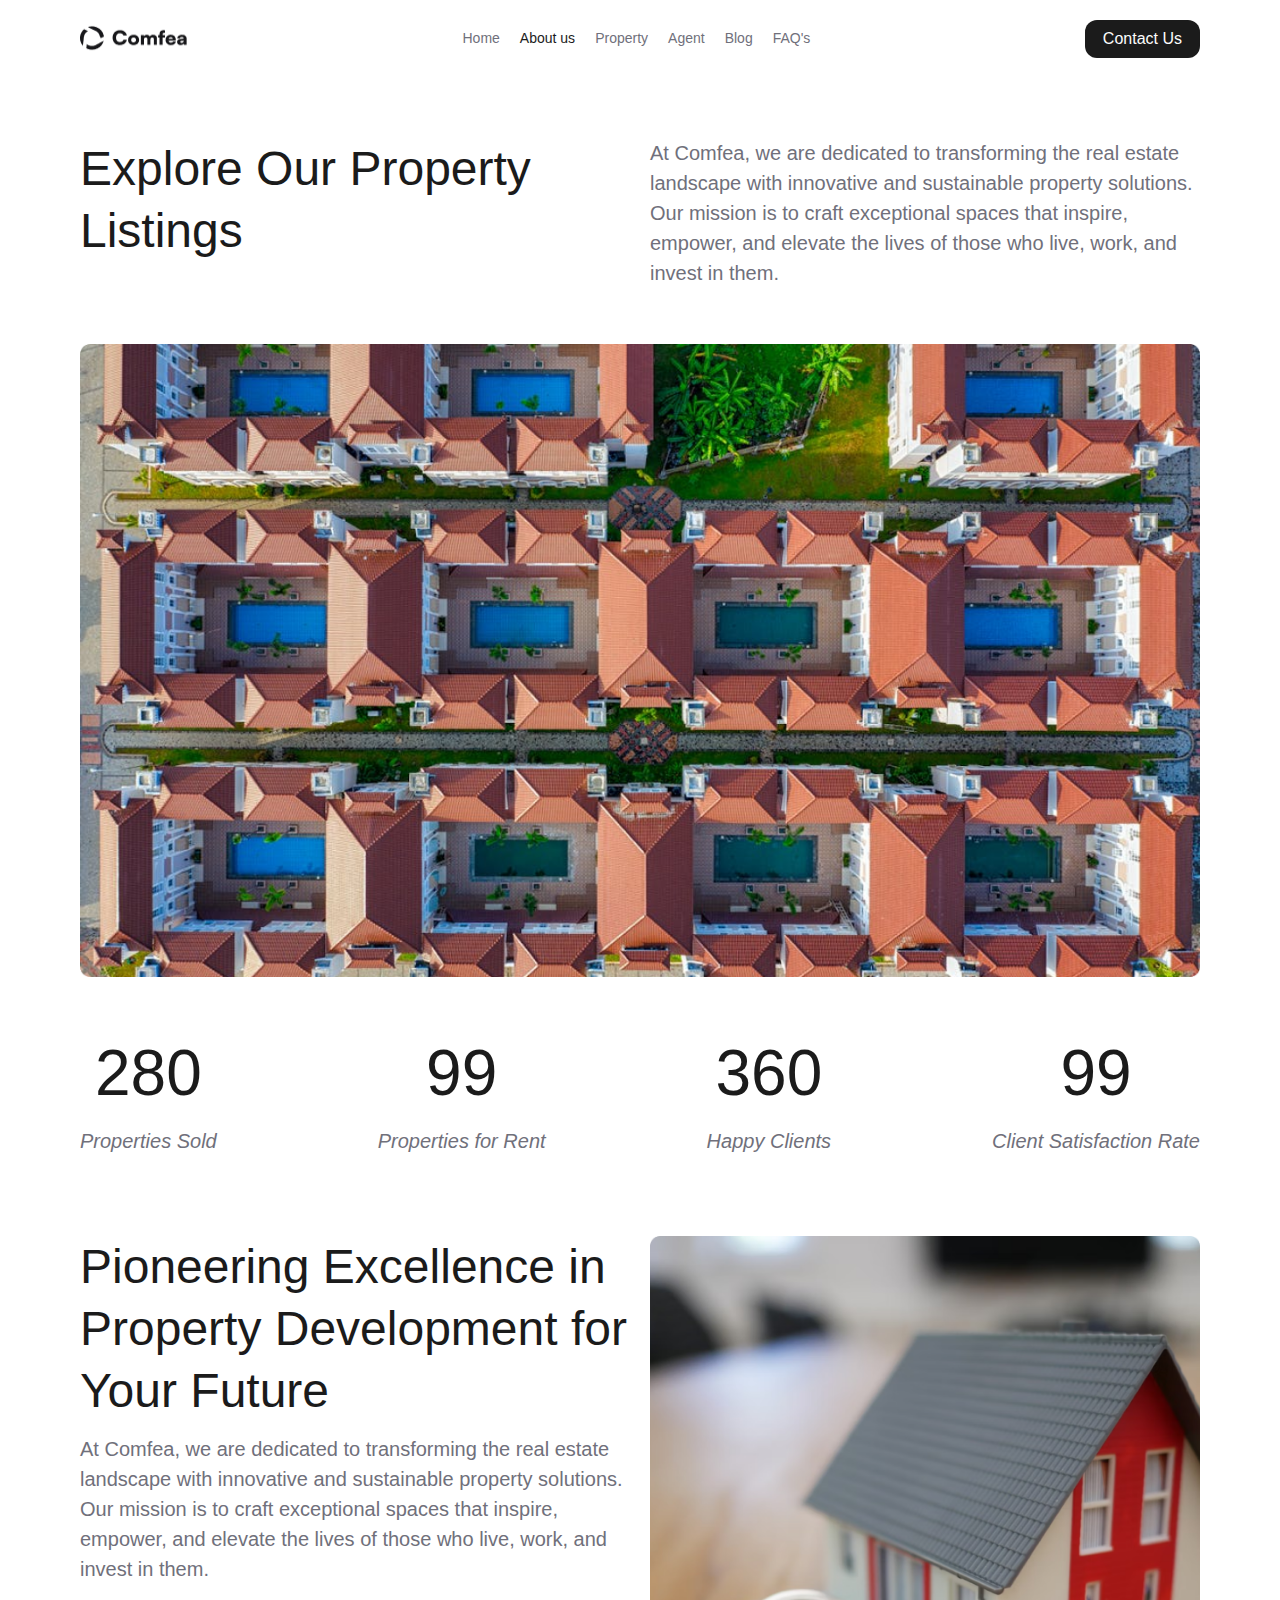
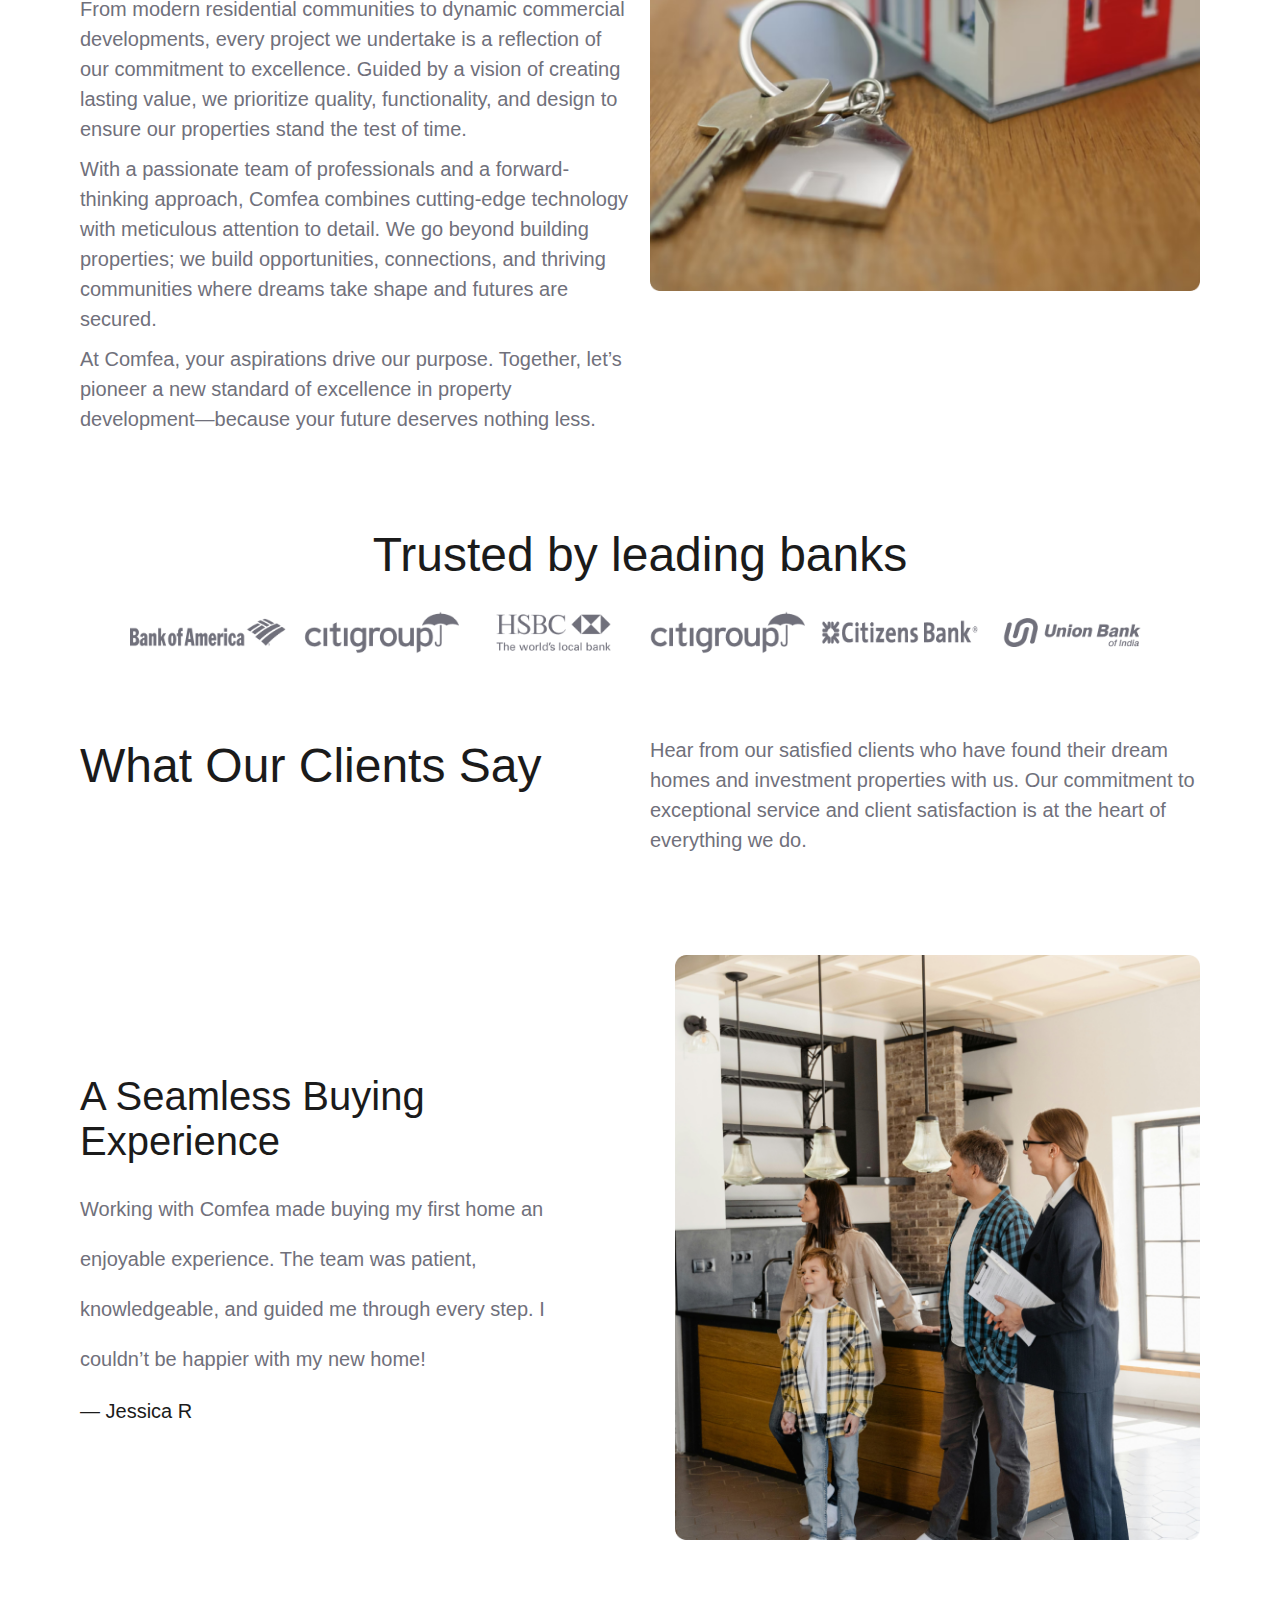
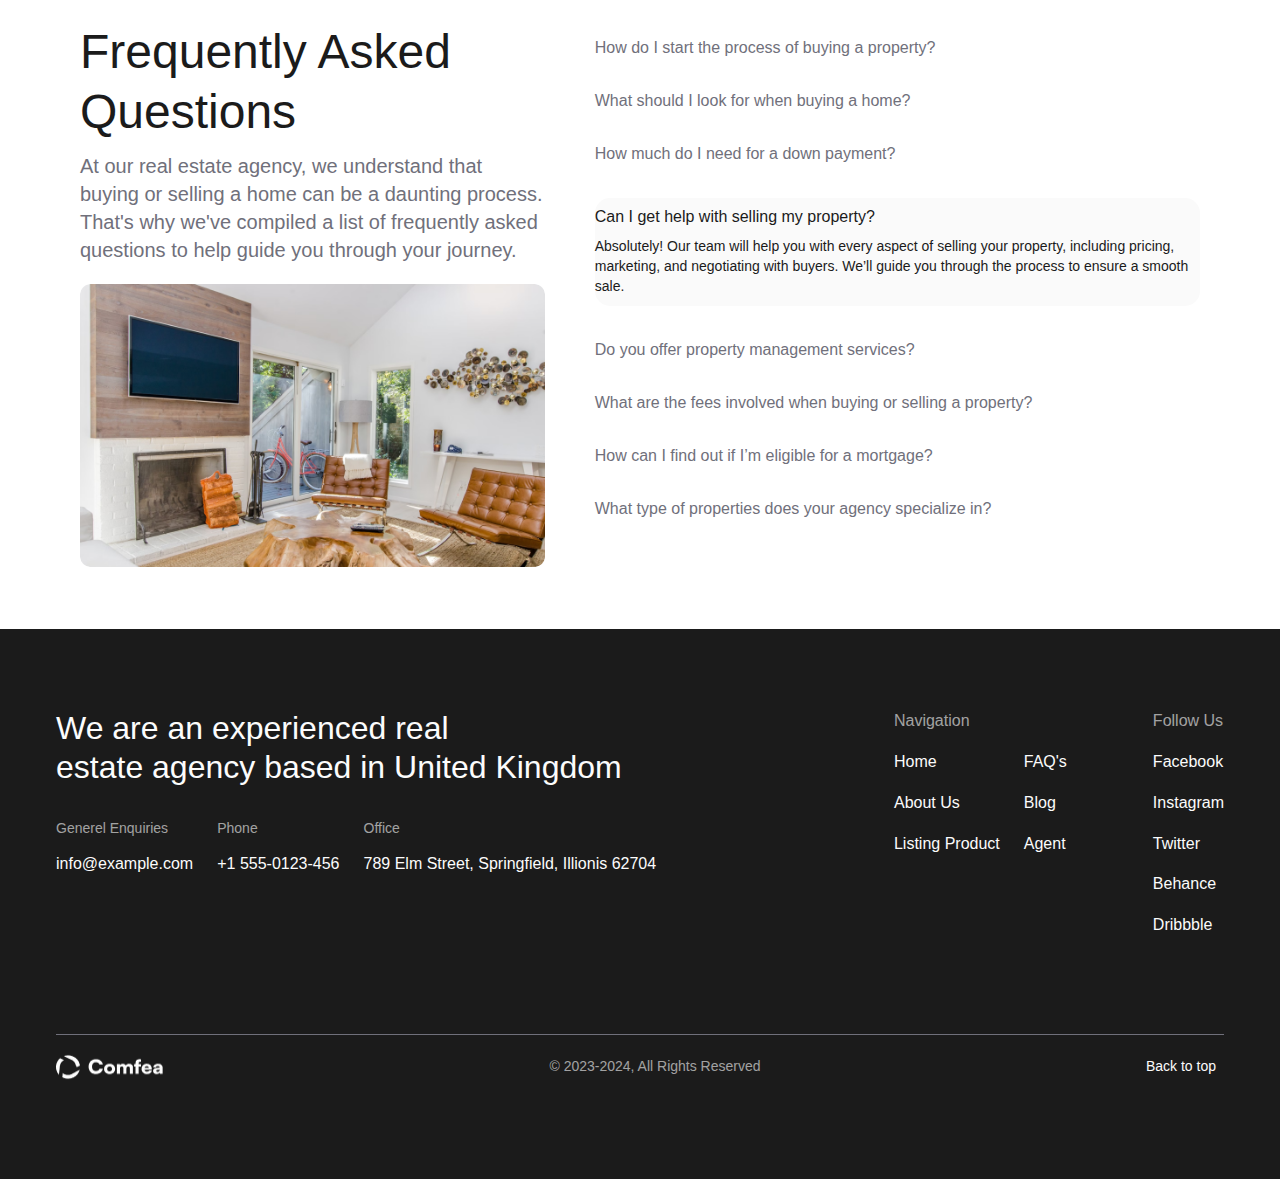
==== about-us.html @ aaefebf4 "first commit" ====
<!DOCTYPE html>
<html lang="en">
  <head>
    <meta charset="UTF-8" />
    <meta name="viewport" content="width=device-width, initial-scale=1.0" />
    <title>About Us</title>

    <!-- css link  -->
    <link rel="stylesheet" href="./about-us.css" />

    <!-- satoshi font cdn link  -->
    <link
      href="https://fonts.cdnfonts.com/css/satoshi?styles=135009,135005,135007,135002,135000"
      rel="stylesheet"
    />

    <!-- font awsm cdn link  -->
    <link
      rel="stylesheet"
      href="https://cdnjs.cloudflare.com/ajax/libs/font-awesome/6.7.1/css/all.min.css"
      integrity="sha512-5Hs3dF2AEPkpNAR7UiOHba+lRSJNeM2ECkwxUIxC1Q/FLycGTbNapWXB4tP889k5T5Ju8fs4b1P5z/iB4nMfSQ=="
      crossorigin="anonymous"
      referrerpolicy="no-referrer"
    />
  </head>
  <body>
    <!-- header start -->
    <header>
      <nav class="navbar">
        <div class="logo">
          <img src="./assets/logo/logo-black.png" alt="logo-img" />
        </div>
        <ul>
          <li>
            <a href="./index.html">Home</a>
          </li>
          <li>
            <a href="./about-us.html">
              <span class="text-color">About us </span></a
            >
          </li>
          <li><a href="./property.html">Property</a></li>
          <li><a href="#">Agent</a></li>
          <li><a href="./blog.html">Blog</a></li>
          <li><a href="./faq.html">FAQ's</a></li>
        </ul>
        <a href="./contact-us.html">
          <button class="contact-btn">Contact Us</button></a
        >
        <div class="menu-threeDot">
          <i class="fa-solid fa-bars"></i>
        </div>
      </nav>
    </header>
    <!-- header end -->

    <!-- explore property section start  -->
    <section class="explore-property">
      <div class="explore-property-head">
        <h3>Explore Our Property Listings</h3>
        <p>
          At Comfea, we are dedicated to transforming the real estate landscape
          with innovative and sustainable property solutions. Our mission is to
          craft exceptional spaces that inspire, empower, and elevate the lives
          of those who live, work, and invest in them.
        </p>
      </div>
      <div class="explore-property-img">
        <img src="./assets/image/about-us-img/image (6).png" alt="img6" />
      </div>
      <div class="statistics-conteiner">
        <div class="statistics">
          <h4>280<i class="fa-solid fa-plus"></i></h4>
          <p>Properties Sold</p>
        </div>
        <div class="statistics">
          <h4>99<i class="fa-solid fa-plus"></i></h4>
          <p>Properties for Rent</p>
        </div>
        <div class="statistics">
          <h4>360<i class="fa-solid fa-plus"></i></h4>
          <p>Happy Clients</p>
        </div>
        <div class="statistics">
          <h4>99<i class="fa-solid fa-percent"></i></h4>
          <p>Client Satisfaction Rate</p>
        </div>
      </div>
    </section>
    <!-- explore property section end -->

    <!-- pioneer excellence section start  -->
    <section class="pioneer-excellence">
      <div class="pionner-text-container">
        <h3>Pioneering Excellence in Property Development for Your Future</h3>

        <p>
          At Comfea, we are dedicated to transforming the real estate landscape
          with innovative and sustainable property solutions. Our mission is to
          craft exceptional spaces that inspire, empower, and elevate the lives
          of those who live, work, and invest in them.
        </p>

        <p>
          From modern residential communities to dynamic commercial
          developments, every project we undertake is a reflection of our
          commitment to excellence. Guided by a vision of creating lasting
          value, we prioritize quality, functionality, and design to ensure our
          properties stand the test of time.
        </p>
        <p>
          With a passionate team of professionals and a forward-thinking
          approach, Comfea combines cutting-edge technology with meticulous
          attention to detail. We go beyond building properties; we build
          opportunities, connections, and thriving communities where dreams take
          shape and futures are secured.
        </p>
        <p>
          At Comfea, your aspirations drive our purpose. Together, let’s pioneer
          a new standard of excellence in property development—because your
          future deserves nothing less.
        </p>
      </div>
      <div class="pionner-img-container">
        <img src="./assets/image/about-us-img/image (7).png" alt="" />
      </div>
    </section>
    <!-- pioneer excellence section end -->

    <!-- bank section start   -->
    <section class="bank-section">
      <div class="bank-head"><h3>Trusted by leading banks</h3></div>
      <div class="bank-logo-container">
        <img
          src="./assets/image/about-us-img/Bank Logo (5).png"
          alt="bank-logo"
        />
        <img
          src="./assets/image/about-us-img/Bank Logo (4).png"
          alt="bank-logo"
        />
        <img
          src="./assets/image/about-us-img/Bank Logo (1).png"
          alt="bank-logo"
        />

        <img
          src="./assets/image/about-us-img/Bank Logo (3).png"
          alt="bank-logo"
        />
        <img
          src="./assets/image/about-us-img/Bank Logo (2).png"
          alt="bank-logo"
        />
        <img src="./assets/image/about-us-img/Bank Logo.png" alt="bank-logo" />
      </div>
    </section>
    <!-- bank section end -->

    <!-- testimonial section start  -->
    <section class="testimonial-section">
      <div class="testimonial-section-head">
        <h3>What Our Clients Say</h3>
        <p>
          Hear from our satisfied clients who have found their dream homes and
          investment properties with us. Our commitment to exceptional service
          and client satisfaction is at the heart of everything we do.
        </p>
      </div>
      <div class="testimonial-body">
        <div class="testimonial-left">
          <i class="fa-solid fa-quote-right"></i>
          <h4>A Seamless Buying Experience</h4>
          <p>
            Working with Comfea made buying my first home an enjoyable
            experience. The team was patient, knowledgeable, and guided me
            through every step. I couldn’t be happier with my new home!
          </p>
          <h5>— Jessica R</h5>
          <i class="fa-solid fa-minus"></i>
          <span class="testimonial-icon-color"
            ><i class="fa-solid fa-minus"></i><i class="fa-solid fa-minus"></i
          ></span>
        </div>
        <div class="testimonial-right">
          <img
            src="./assets/image/about-us-img/image (8).png"
            alt="testi-img"
          />
        </div>
      </div>
    </section>
    <!-- testimonial section end -->

    <!-- FaQ section start  -->
    <section class="FAQ">
      <div class="FAQ-left-side">
        <h3>Frequently Asked Questions</h3>
        <p>
          At our real estate agency, we understand that buying or selling a home
          can be a daunting process. That's why we've compiled a list of
          frequently asked questions to help guide you through your journey.
        </p>
        <img src="./assets/image/FAQ Image.png" alt="" />
      </div>
      <div class="FAQ-right-side">
        <ul>
          <li>How do I start the process of buying a property?</li>
          <i class="fa-solid fa-minus"></i>
        </ul>
        <ul>
          <li>What should I look for when buying a home?</li>
          <i class="fa-solid fa-minus"></i>
        </ul>
        <ul>
          <li>How much do I need for a down payment?</li>
          <i class="fa-solid fa-minus"></i>
        </ul>
        <ul class="style-line">
          <li>Can I get help with selling my property?</li>
          <i class="fa-solid fa-plus"></i>
          <p>
            Absolutely! Our team will help you with every aspect of selling your
            property, including pricing, marketing, and negotiating with buyers.
            We’ll guide you through the process to ensure a smooth sale.
          </p>
        </ul>
        <ul>
          <li>Do you offer property management services?</li>
          <i class="fa-solid fa-minus"></i>
        </ul>
        <ul>
          <li>What are the fees involved when buying or selling a property?</li>
          <i class="fa-solid fa-minus"></i>
        </ul>
        <ul>
          <li>How can I find out if I’m eligible for a mortgage?</li>
          <i class="fa-solid fa-minus"></i>
        </ul>
        <ul>
          <li>What type of properties does your agency specialize in?</li>
          <i class="fa-solid fa-minus"></i>
        </ul>
      </div>
    </section>
    <!-- FaQ section end -->

    <!-- footer start  -->
    <footer class="footer-wrapper">
      <!-- footer top part start  -->
      <div class="footer-top-part">
        <div class="left-side-footer">
          <h6>
            We are an experienced real <br />
            estate agency based in United Kingdom
          </h6>
          <div class="contact-info">
            <div class="info one">
              <ul>
                <li><span class="info-text-style">Generel Enquiries</span></li>
                <li><a href="#">info@example.com</a></li>
              </ul>
            </div>
            <div class="info two">
              <ul>
                <li><span class="info-text-style">Phone</span></li>
                <li><a href="#">+1 555-0123-456</a></li>
              </ul>
            </div>
            <div class="info three">
              <ul>
                <li><span class="info-text-style">Office</span></li>
                <li>
                  <a href="#">789 Elm Street, Springfield, Illionis 62704</a>
                </li>
              </ul>
            </div>
          </div>
        </div>
        <div class="right-side-footer">
          <!-- <div class="navigations-follow-us"> -->
          <div class="nav-list-wrapper">
            <span class="style-li">Navigation</span>
            <div class="nav-list">
              <div class="list-iteam">
                <ul>
                  <!-- <li class="style-li">Navigation</li> -->
                  <li><a href="#">Home</a></li>
                  <li><a href="#">About Us</a></li>
                  <li><a href="#">Listing Product</a></li>
                </ul>
              </div>
              <div class="list-iteam">
                <ul>
                  <li><a href="#">FAQ's</a></li>
                  <li><a href="#">Blog</a></li>
                  <li><a href="#">Agent</a></li>
                </ul>
              </div>
            </div>
          </div>
          <div class="follow-us">
            <span class="style-li">Follow Us</span>
            <ul>
              <li><a href="#">Facebook</a></li>
              <li><a href="#">Instagram</a></li>
              <li><a href="#">Twitter</a></li>
              <li><a href="#">Behance</a></li>
              <li><a href="#">Dribbble</a></li>
            </ul>
          </div>
          <!-- </div> -->
        </div>
      </div>
      <!-- footer top part end  -->

      <!-- footer bottom last part start  -->
      <div class="footer-bottom-part">
        <img src="./assets/logo/Logo Container.png" alt="logo" />
        <p class="style-rights">© 2023-2024, All Rights Reserved</p>
        <p>
          <a href=""> Back to top <i class="fa-solid fa-arrow-up"></i></a>
        </p>
      </div>
      <!-- footer bottom last part end  -->
    </footer>
    <!-- footer end  -->
  </body>
</html>
---- about-us.css ----
* {
  margin: 0;
  padding: 0;
  box-sizing: border-box;
}
html {
  font-size: 10px;
}
body {
  font-family: "satoshi", sans-serif;
  max-width: 1440px;
  margin: 0 auto;
}

:root {
  /* declaring the heading font size, start */
  --font-heading-1: 9rem;
  --font-heading-2: 6.4rem;
  --font-heading-3: 5.2rem;
  --font-heading-4: 4.8rem;
  --font-heading-5: 4rem;
  --font-heading-6: 3.2rem;
  --font-heading-7: 2.4rem;
  /* declaring the heading font size, end */

  /* Body Font Sizes */
  --font-body-xlarge: 2rem;
  --font-body-large: 1.8rem;
  --font-body-medium: 1.6rem;
  --font-body-small: 1.4rem;
  --font-body-xsmall: 1.2rem;

  /* Grayscale Colors */
  --color-gray-25: #fcfcfc;
  --color-gray-50: #fafafa;
  --color-gray-100: #f4f4f5;
  --color-gray-200: #e4e4e7;
  --color-gray-300: #d1d1d6;
  --color-gray-400: #a0a0ab;
  --color-gray-500: #70707b;
  --color-gray-600: #51525c;
  --color-gray-700: #3f3f46;
  --color-gray-800: #26272b;
  --color-gray-900: #1b1b1b;
}
/* header starts */

header {
  padding: 2rem 8rem;
}
.navbar {
  display: flex;
  justify-content: space-between;
  align-items: center;
}
.navbar .logo img {
  width: 10.8rem;
  height: 3.2rem;
}

.navbar ul {
  list-style: none;
  display: flex;
  align-items: center;
}
.navbar ul li a {
  transition: background 0.3s;
  transition: font-size 0.5s ease;
}
.navbar ul li :hover {
  transform: translateY(-1px);
  color: #541818;
  font-size: var(--font-body-xlarge);
}

.text-color {
  font-weight: 500;
  color: #1b1b1b;
  transition: font-size 0.5s ease;
}
.navbar ul a {
  text-decoration: none;
  font-size: var(--font-body-small);
  padding: 0.4rem 1rem;
  color: #70707b;
  /* onno page gulor color black hobe  */
  /* color: black; */
  font-weight: 400;
}

.menu-threeDot {
  display: none;
  font-size: var(--font-heading-7);
  color: #1b1b1b;
}
.contact-btn {
  border: none;
  padding: 1rem 1.8rem;
  font-size: var(--font-body-medium);
  border-radius: 1.2rem;
  transition: background 0.3s;
  transition: box-shadow 0.3s;
  background-color: #1b1b1b;
  color: #fcfcfc;
}
.contact-btn:hover {
  transform: translateY(-1px);
  box-shadow: 0 8px 15px rgba(0, 0, 0, 0.4);
}
/* header ends */

/* about us page start  */
/* .explore-property section start  */
.explore-property {
  padding: 0 8rem;
  margin-top: 6rem;
  margin-bottom: 8rem;
}

.explore-property-head {
  display: flex;
  justify-content: space-between;
  gap: 2rem;
  margin-bottom: 5.6rem;
}
.explore-property-head h3 {
  font-size: var(--font-heading-4);
  font-weight: 400;
  color: var(--color-gray-900);
  line-height: 6.2rem;
  width: 50%;
}
.explore-property-head p {
  font-size: var(--font-body-xlarge);
  font-weight: 400;
  line-height: 3rem;
  color: var(--color-gray-500);
  width: 50%;
}
.explore-property-img {
  width: 100%;
  margin-bottom: 5.6rem;
}
.explore-property-img img {
  width: 100%;
}
.statistics-conteiner {
  display: flex;
  justify-content: space-between;
  align-items: center;
  gap: 2rem;
}
.statistics {
}
.statistics h4 {
  font-size: var(--font-heading-2);
  font-weight: 400;
  line-height: 7.6rem;
  color: #1b1b1b;
  text-align: center;
}
.statistics i {
  color: #a0a0ab;
  font-size: 3rem;
  vertical-align: top;
}
.statistics p {
  font-style: italic;
  font-weight: 500;
  font-size: var(--font-body-xlarge);
  line-height: 3rem;
  color: #70707b;
  margin-top: 1.5rem;
  text-align: center;
}
/* .explore-property section end  */

/* pioneer excellence section start */
.pioneer-excellence {
  display: flex;
  gap: 2rem;
  padding: 0 8rem;
  margin-bottom: 8rem;
}
.pionner-text-container {
  width: 50%;
}
.pionner-text-container h3 {
  font-size: var(--font-heading-4);
  font-weight: 400;
  color: var(--color-gray-900);
  line-height: 6.2rem;
  margin-bottom: 1.2rem;
}
.pionner-text-container p {
  font-size: var(--font-body-xlarge);
  font-weight: 400;
  line-height: 3rem;
  color: var(--color-gray-500);
  margin-bottom: 1rem;
}
.pionner-img-container {
  width: 50%;
}
.pionner-img-container img {
  width: 100%;
}

/* pioneer excellence section end  */

/* bank section start  */
.bank-section {
  padding: 0 8rem;
  margin-bottom: 8rem;
}
.bank-head {
  text-align: center;
}
.bank-head h3 {
  font-size: var(--font-heading-4);
  font-weight: 400;
  color: var(--color-gray-900);
  line-height: 6.2rem;
  margin-bottom: 2.4rem;
}
.bank-logo-container {
  display: flex;
  gap: 1.6rem;
  justify-content: center;
}
.bank-logo-img {
}
.bank-logo-container img {
  width: 14%;
}
/* bank section end */

/* testimonial section start  */
.testimonial-section {
  padding: 0 8rem;
  margin-bottom: 8rem;
}
.testimonial-section-head {
  display: flex;
  gap: 2rem;
  margin-bottom: 10rem;
}
.testimonial-section-head h3 {
  font-size: var(--font-heading-4);
  font-weight: 400;
  color: var(--color-gray-900);
  line-height: 6.2rem;
  margin-bottom: 2.4rem;
  width: 50%;
}
.testimonial-section-head p {
  font-size: var(--font-body-xlarge);
  font-weight: 400;
  line-height: 3rem;
  color: var(--color-gray-500);
  width: 50%;
}
.testimonial-body {
  display: flex;
  justify-content: space-between;
  align-items: center;
  gap: 7rem;
}
.testimonial-left {
  width: 50%;
}
.testimonial-right {
  width: 50%;
}
.testimonial-right img {
  width: 100%;
}
.testimonial-left i {
  font-size: 6rem;
  color: #1b1b1b;
  margin-bottom: 2rem;
}

.testimonial-left h4 {
  font-size: 4rem;
  color: #1b1b1b;
  margin-bottom: 2rem;
  font-weight: 500;
}
.testimonial-left p {
  font-size: var(--font-body-xlarge);
  font-weight: 400;
  line-height: 5rem;
  color: var(--color-gray-500);
}
.testimonial-left h5 {
  font-size: 2rem;
  font-weight: 500;
  color: #1b1b1b;
  margin-top: 1.6rem;
}

.testimonial-icon-color i {
  color: #e4e4e7;
}

/* testimonial section end  */

/* about us page end */

/* FaQ section start */
.FAQ {
  padding: 0 8rem;
  display: flex;
  justify-content: space-between;
  align-items: center;
  gap: 5rem;
  margin-bottom: 6rem;
}
.FAQ-left-side {
  width: 43%;
}
.FAQ-right-side {
  width: 56%;
}
.FAQ-left-side h3 {
  font-size: var(--font-heading-4);
  color: #1b1b1b;
  font-weight: 400;
  line-height: 6rem;
  margin-bottom: 1rem;
}
.FAQ-left-side p {
  font-size: var(--font-body-xlarge);
  color: #70707b;
  font-weight: 400;
  margin-bottom: 2rem;
  line-height: 2.8rem;
}
.FAQ-left-side img {
  width: 100%;
  transition: background 0.3s;
  transition: box-shadow 0.3s;
  border-radius: 1rem;
}
.FAQ-left-side img:hover {
  transform: translateY(-1px);
  box-shadow: 0 8px 15px rgba(0, 0, 0, 0.4);
}
.FAQ-right-side {
}
.FAQ-right-side ul {
  display: flex;
  justify-content: space-between;
  align-items: center;
  font-size: var(--font-body-medium);
  font-weight: 500;
  color: #70707b;
  list-style: none;
  margin-bottom: 3.5rem;
}
.FAQ-right-side ul i {
  color: #70707b;
}
.FAQ-right-side .style-line {
  flex-wrap: wrap;
  background-color: #fafafa;
  padding: 1rem 0rem;
  border-radius: 1.5rem;
}

.FAQ-right-side .style-line p {
  font-size: 1.4rem;
  margin-top: 1rem;
  color: #1b1b1b;
  font-weight: 400;
  line-height: 2rem;
}
.style-line li {
  color: #1b1b1b;
}
.style-line i {
  color: #1b1b1b !important;
}

/* FaQ section end  */

/* footer starts */
.footer-wrapper {
  background-color: var(--color-gray-900);
  padding: 8rem 5.6rem;
  margin-top: 4rem;
}
/* footer top part start  */
.footer-top-part {
  display: flex;
  justify-content: space-between;
  border-bottom: 1px solid #70707b;
}

.left-side-footer {
}
.left-side-footer h6 {
  color: var(--color-gray-25);
  font-size: var(--font-heading-6);
  line-height: 3.84rem;
  font-weight: 400;
  margin-bottom: 3.2rem;
}
.contact-info {
  display: flex;
  align-items: center;
  gap: 2.4rem;
}
.info {
}
.info ul {
  list-style: none;
}
.info ul li {
  margin-bottom: 1.2rem;
}
.info-text-style {
  font-size: var(--font-body-small);
  font-weight: 500;
  color: #ffffff99;
  line-height: 2.17rem;
}
.info ul a {
  text-decoration: none;
  font-size: var(--font-body-medium);
  color: var(--color-gray-25);
  font-weight: 400;
  line-height: 2.48rem;
}
.right-side-footer {
}
.right-side-footer {
  display: flex;
  gap: 8.6rem;
  margin-bottom: 8rem;
  /* align-items: baseline; */
}
.nav-list {
  display: flex;

  gap: 2.4rem;
}
.nav-list {
}
.style-li {
  list-style: none;
  color: #ffffff99;
  font-size: var(--font-body-medium);
  line-height: 2.48rem;
  font-weight: 400;
  /* margin-bottom: 1.6rem; */
}
.list-iteam ul li {
  list-style: none;
  margin-top: 1.6rem;
  margin-bottom: 1.6rem;
}
.list-iteam ul li a {
  text-decoration: none;
  color: var(--color-gray-25);
  font-size: var(--font-body-medium);
  line-height: 2.48rem;
  font-weight: 400;
}
.follow-us {
}
.follow-us ul li {
  list-style: none;
  margin-top: 1.6rem;
  margin-bottom: 1.6rem;
}
.follow-us ul li a {
  text-decoration: none;
  color: var(--color-gray-25);
  font-size: var(--font-body-medium);
  line-height: 2.48rem;
  font-weight: 400;
}
/* footer top part end  */

/* footer bottom last part start  */
.footer-bottom-part {
  display: flex;
  justify-content: space-between;
  align-items: center;
  padding: 1.6rem 0;
}
.footer-bottom-part img {
  width: 10.8rem;
  height: 3.2rem;
}
.footer-bottom-part .style-rights {
  color: #ffffff99;
}
.footer-bottom-part p,
a {
  font-size: var(--font-body-small);
  font-weight: 500;
  line-height: 2.17rem;
  text-decoration: none;
  color: #fcfcfc;
}
.footer-bottom-part i {
  margin-left: 0.8rem;
}
/* footer bottom last part end */

/* footer ends */

/* media quirey for tablet devices, start*/
@media (max-width: 769px) {
  /* header start  */
  header {
    padding: 2rem 3.5rem;
  }
  .navbar {
    color: #1b1b1b;
  }
  /* .navbar .logo img {
        width: 10.8rem;
        height: 3.2rem;
      } */
  .contact-btn {
    padding: 0.6rem 1.2rem;
    font-size: var(--font-body-small);
    border-radius: 1.2rem;
  }
  /* header end */

  /* about us page start  */
  /* explore property section start */
  .explore-property {
    padding: 0 5rem;
    margin-top: 6rem;
    margin-bottom: 6rem;
  }
  .explore-property-head {
    margin-bottom: 4rem;
  }
  .explore-property-head h3 {
    font-size: 3.6rem;
    font-weight: 400;
    color: var(--color-gray-900);
    line-height: 4rem;
    width: 50%;
  }
  .explore-property-head p {
    font-size: 1.8rem;
    font-weight: 400;
    line-height: 2.4rem;
    color: var(--color-gray-500);
    width: 50%;
  }
  .explore-property-img {
    margin-bottom: 4rem;
  }
  .statistics {
  }
  .statistics h4 {
    font-size: 4.8rem;
    line-height: 5.7rem;
  }
  .statistics i {
    font-size: 2.8rem;
    vertical-align: top;
  }
  .statistics p {
    font-style: italic;
    font-weight: 500;
    font-size: 1.8rem;
    line-height: 3rem;
    margin-top: 1.2rem;
    /* text-wrap: wrap; */
  }

  /* explore property section end  */

  /* pioneer excellence section start  */
  .pioneer-excellence {
    display: block;
    padding: 0 5rem;
    margin-bottom: 6rem;
  }
  .pionner-text-container {
    width: 100%;
  }
  .pionner-img-container {
    width: 100%;
  }

  .pionner-text-container h3 {
    font-size: 3.6rem;
    line-height: 4rem;
  }
  .pionner-text-container p {
    font-size: 1.8rem;
    line-height: 2.4rem;
  }
  .pionner-img-container img {
    width: 100%;
    height: 525px;
  }

  /* pioneer excellence section end */

  /* bank section start  */
  .bank-section {
    padding: 0 5rem;
    margin-bottom: 6rem;
  }
  .bank-head h3 {
    font-size: 3.6rem;
  }

  .bank-logo-container img {
    width: 14%;
  }

  /* bank section end  */

  /* testimonial section start  */
  .testimonial-section {
    padding: 0 5rem;
    margin-bottom: 6rem;
  }
  .testimonial-section-head h3 {
    font-size: 3.6rem;
    line-height: 4rem;
  }
  .testimonial-section-head p {
    font-size: 1.8rem;
    line-height: 2.4rem;
  }
  .testimonial-left i {
    font-size: 3.5rem;
  }
  .testimonial-left p {
    font-size: 1.8rem;
    line-height: 3rem;
  }
  .testimonial-left h4 {
    font-size: 3.2rem;
    font-weight: 3.8rem;
  }

  /* testimonial section end */

  /* about us page end */

  /* FaQ section start */
  .FAQ {
    padding: 0 5rem;
    display: block;
  }
  .FAQ-left-side {
    width: 100%;
  }
  .FAQ-right-side {
    width: 100%;
  }
  .FAQ-left-side h3 {
    font-size: 3.6rem;
    margin-bottom: 0;
  }
  .FAQ-left-side p {
    font-size: 1.8rem;
    margin-bottom: 2.5rem;
  }
  .FAQ-left-side img {
    display: none;
  }
  .FAQ-right-side ul {
    display: flex;
    justify-content: space-between;
    align-items: center;
    font-size: 1.4rem;
  }
  /* FaQ section end  */

  /* footer start  */
  .footer-wrapper {
    padding: 8rem 3.5rem;
  }
  .footer-top-part {
  }

  .left-side-footer h6 {
    font-size: 2.6rem;
  }
  .contact-info {
    flex-wrap: wrap;
  }
  .contact-info .three {
    margin-top: -1.6rem;
  }
  .info .info-text-style {
    font-size: 1.2rem;
  }
  .info ul a {
    font-size: 1.4rem;
  }
  .style-li {
    font-size: 1.4rem;
  }
  .list-iteam ul li a {
    font-size: 1.4rem;
  }
  .follow-us ul li a {
    font-size: 1.4rem;
  }
  .right-side-footer {
    margin-bottom: 4rem;
  }
  /* footer end  */
}

/* media quirey for mobile devices, start*/
@media (max-width: 426px) {
  /* header start  */
  header {
    padding: 2rem 2rem;
  }
  .navbar ul,
  .contact-btn {
    display: none;
  }
  .menu-threeDot {
    display: block;
  }
  .menu-threeDot i {
    color: #1b1b1b;
  }
  /* header end  */
  /* about us page start  */
  /* explore property section start */
  .explore-property {
    padding: 0 2rem;
    margin-top: 4rem;
    margin-bottom: 5rem;
  }
  .explore-property-head {
    display: block;
    gap: 0;
    margin-bottom: 4rem;
  }
  .explore-property-head h3 {
    font-size: 3.2rem;
    font-weight: 400;
    line-height: 4.8rem;
    width: 100%;
    margin-bottom: 2rem;
  }
  .explore-property-head p {
    font-size: 1.6rem;
    font-weight: 400;
    line-height: 2.4rem;
    width: 100%;
  }
  .statistics-conteiner {
    display: block;
    gap: 0;
  }
  .statistics {
    margin-bottom: 2rem;
  }
  .statistics h4 {
    font-size: 4rem;
    line-height: 4.8rem;
  }
  .statistics i {
    font-size: 2rem;
    vertical-align: top;
  }
  .statistics p {
    font-size: 1.8rem;
    line-height: 2.4rem;
  }
  /* explore property section end  */

  /* pioneer excellence section start  */
  .pioneer-excellence {
    padding: 0 2rem;
    margin-bottom: 5rem;
  }
  .pionner-text-container h3 {
    font-size: 3.2rem;
    font-weight: 400;
    line-height: 4.8rem;
    margin-bottom: 2rem;
  }
  .pionner-text-container p {
    font-size: 1.6rem;
    font-weight: 400;
    line-height: 2.4rem;
  }
  .pionner-img-container img {
    height: 335px;
    width: 335px;
  }
  /* pioneer excellence section end */

  /* bank section start  */
  .bank-section {
    padding: 0 2rem;
    margin-bottom: 5rem;
  }
  .bank-head h3 {
    font-size: 3rem;
  }
  .bank-logo-container {
    flex-wrap: wrap;
  }
  .bank-logo-container img {
    width: 35%;
  }
  /* bank section end */

  /* testimonial section start  */
  .testimonial-section {
    padding: 0 2rem;
    margin-bottom: 5rem;
  }
  .testimonial-section-head {
    display: block;
    margin-bottom: 4rem;
  }
  .testimonial-section-head h3 {
    font-size: 3.2rem;
    font-weight: 400;
    line-height: 4.8rem;
    width: 100%;
    margin-bottom: 2rem;
  }
  .testimonial-section-head p {
    font-size: 1.6rem;
    font-weight: 400;
    line-height: 2.4rem;
    width: 100%;
  }

  .testimonial-body {
    display: block;
  }
  .testimonial-left {
    width: 100%;
  }
  .testimonial-left p {
    font-size: 1.6rem;
    line-height: 2.4rem;
  }
  .testimonial-left h5 {
    font-size: 1.8rem;
  }
  .testimonial-right {
    width: 100%;
  }
  /* testimonial section end */

  /* about us page end */

  /* FaQ section start */
  .FAQ {
    padding: 0 2rem;
  }
  .FAQ-left-side h3 {
    font-size: 3.2rem;
    line-height: 3.8rem;
    margin-bottom: 2.4rem;
  }
  .FAQ-left-side p {
    font-size: 1.6rem;
  }
  /* FaQ section end  */
  /* footer start  */
  .footer-wrapper {
    padding: 5.6rem 2rem;
  }
  .footer-top-part {
    flex-direction: column;
  }
  .left-side-footer h6 {
    font-size: 2.8rem;
    font-weight: 400;
  }
  .info .info-text-style {
    font-size: 1.4rem;
  }
  .info ul li a {
    font-size: 1.6rem;
  }
  .right-side-footer {
    flex-direction: column;
    gap: 0;
  }
  .follow-us ul {
    display: flex;
    flex-wrap: wrap;
    gap: 1.6rem;
  }

  .nav-list-wrapper {
    margin-top: 2.4rem;
  }
  .follow-us {
    margin-top: 2.4rem;
  }
  .footer-bottom-part {
    flex-direction: column;
    gap: 2.4rem;
  }
  /* footer end  */
}
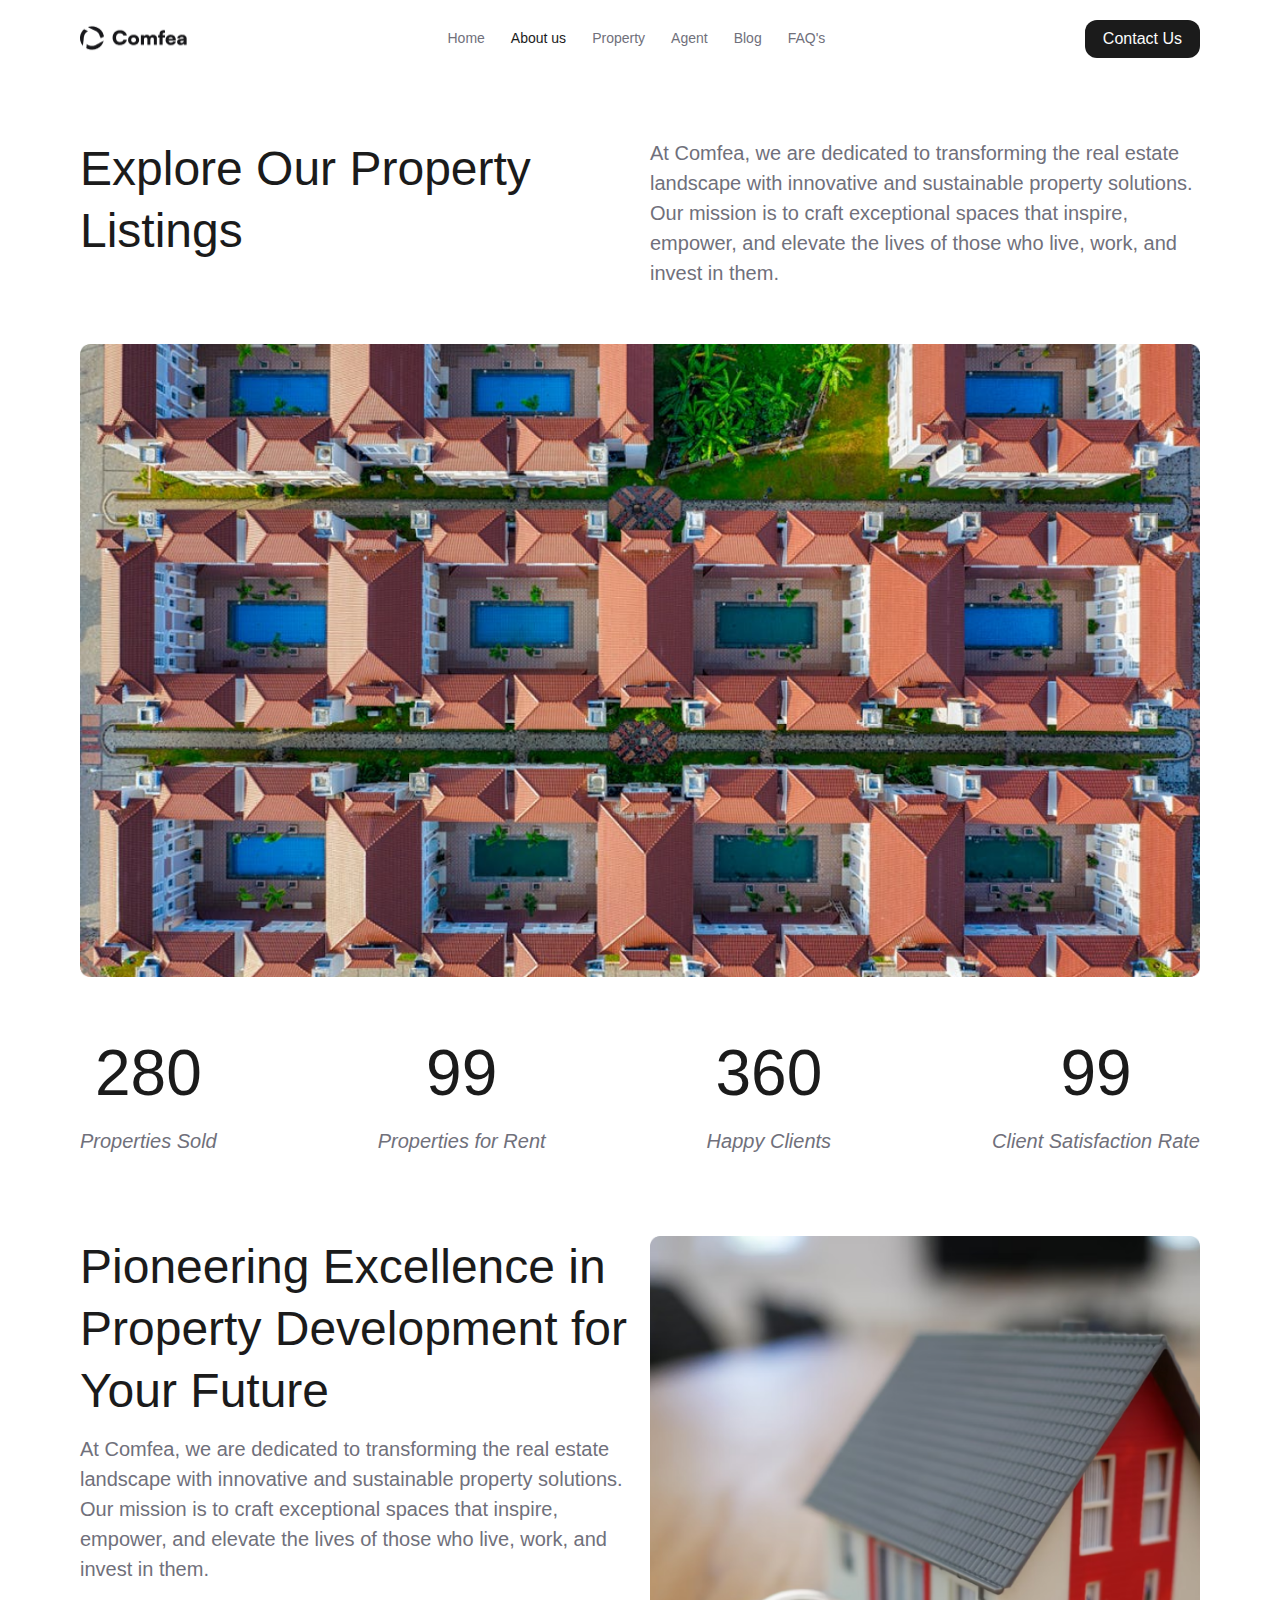
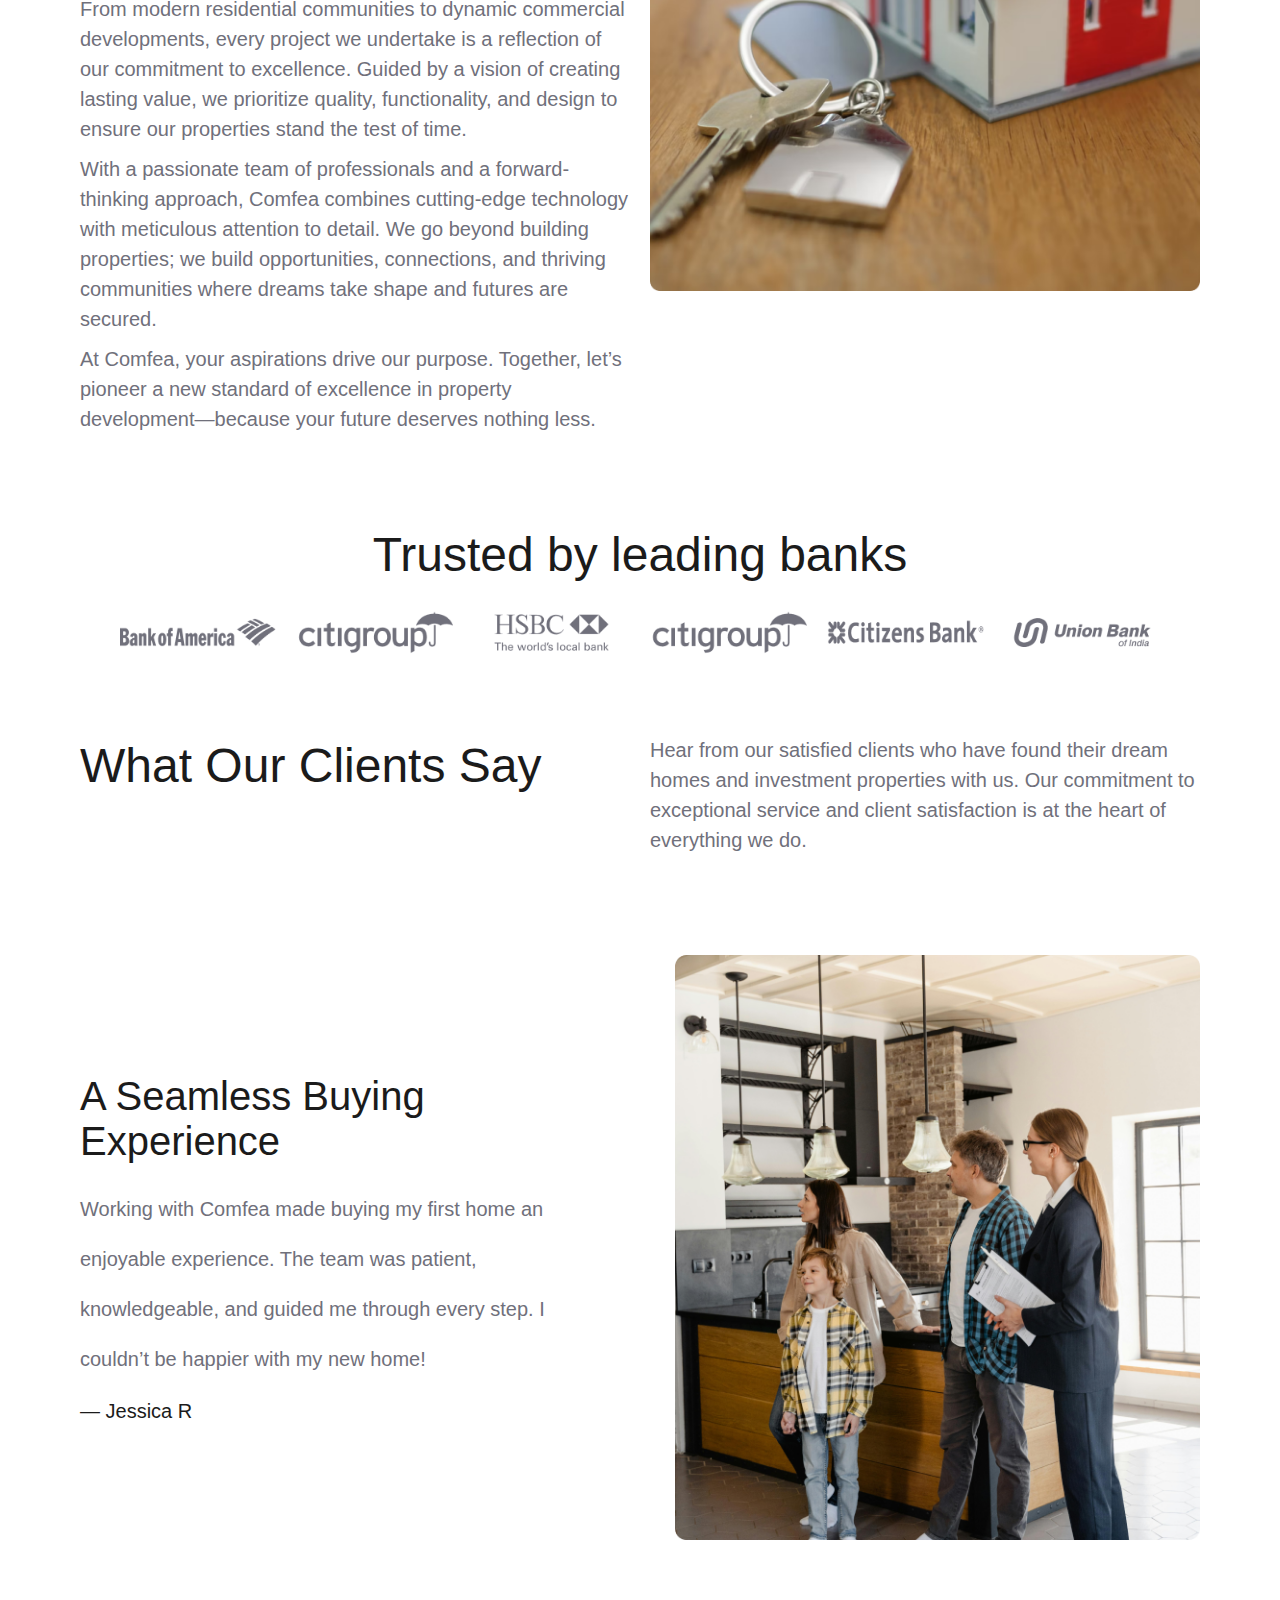
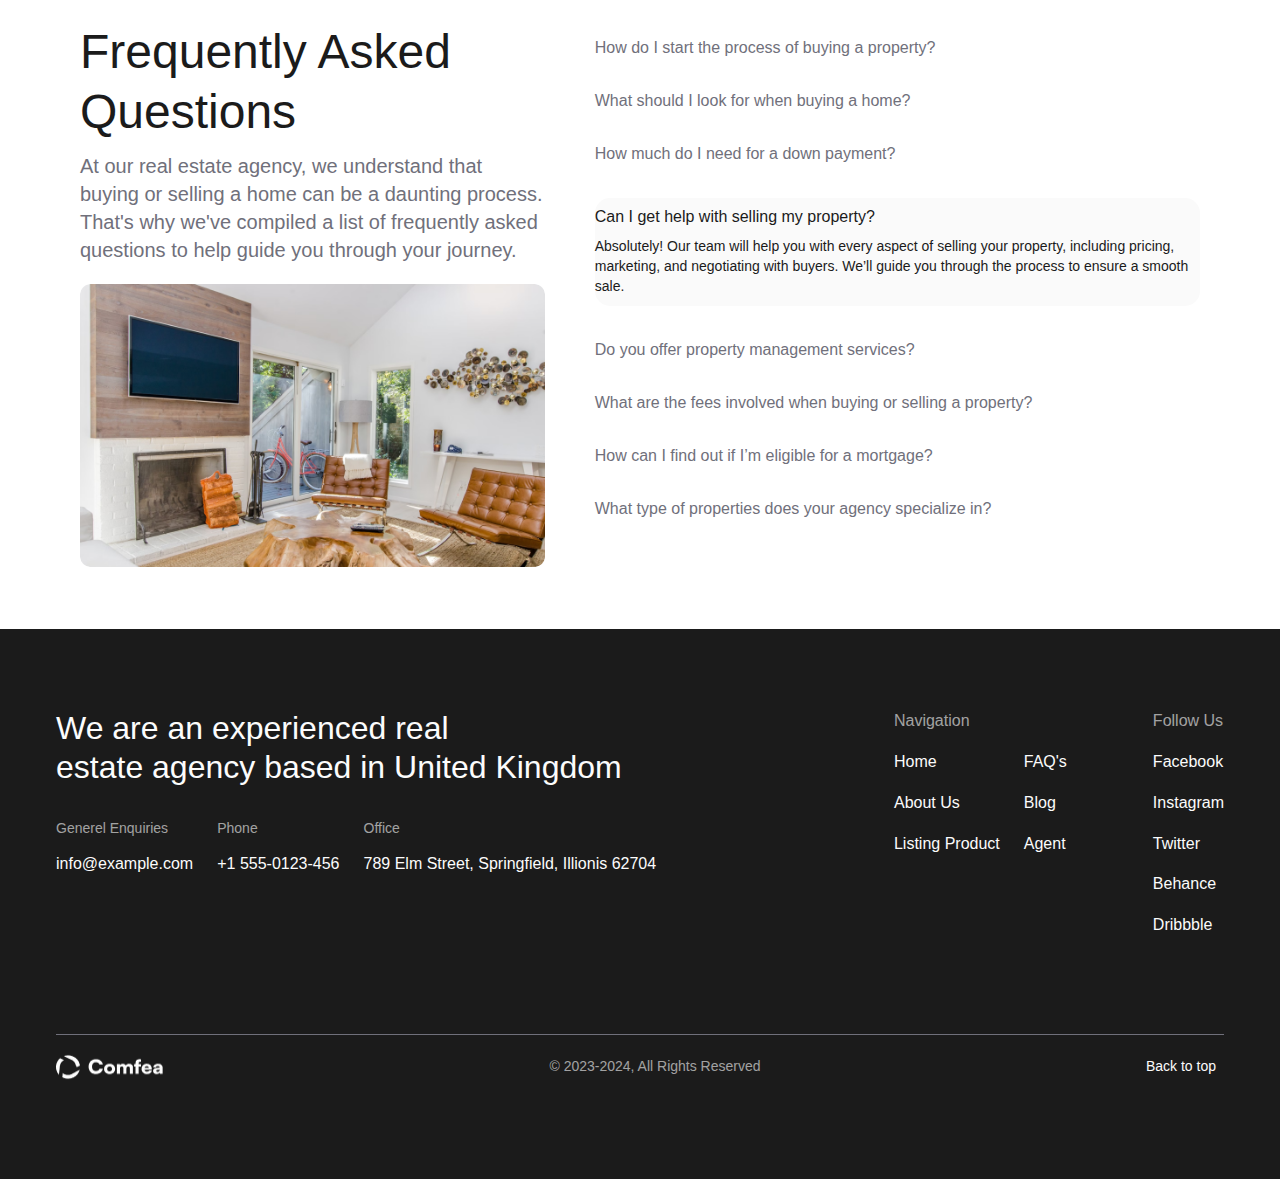
==== commit b7ebc74f: "fix issues" ====
--- a/about-us.html
+++ b/about-us.html
@@ -285,15 +285,15 @@
               <div class="list-iteam">
                 <ul>
                   <!-- <li class="style-li">Navigation</li> -->
-                  <li><a href="#">Home</a></li>
-                  <li><a href="#">About Us</a></li>
-                  <li><a href="#">Listing Product</a></li>
+                  <li><a href="./index.html">Home</a></li>
+                  <li><a href="./about-us.html">About Us</a></li>
+                  <li><a href="./property.html">Listing Product</a></li>
                 </ul>
               </div>
               <div class="list-iteam">
                 <ul>
-                  <li><a href="#">FAQ's</a></li>
-                  <li><a href="#">Blog</a></li>
+                  <li><a href="./faq.html">FAQ's</a></li>
+                  <li><a href="./blog.html">Blog</a></li>
                   <li><a href="#">Agent</a></li>
                 </ul>
               </div>
--- a/about-us.css
+++ b/about-us.css
@@ -62,6 +62,7 @@
   list-style: none;
   display: flex;
   align-items: center;
+  gap: 0.6rem;
 }
 .navbar ul li a {
   transition: background 0.3s;
@@ -102,10 +103,12 @@
   transition: box-shadow 0.3s;
   background-color: #1b1b1b;
   color: #fcfcfc;
+  cursor: pointer;
 }
 .contact-btn:hover {
   transform: translateY(-1px);
   box-shadow: 0 8px 15px rgba(0, 0, 0, 0.4);
+  background: #541818;
 }
 /* header ends */
 
@@ -211,6 +214,7 @@
 /* bank section start  */
 .bank-section {
   padding: 0 8rem;
+
   margin-bottom: 8rem;
 }
 .bank-head {
@@ -225,7 +229,7 @@
 }
 .bank-logo-container {
   display: flex;
-  gap: 1.6rem;
+  gap: 2rem;
   justify-content: center;
 }
 .bank-logo-img {
@@ -396,6 +400,7 @@
   display: flex;
   justify-content: space-between;
   border-bottom: 1px solid #70707b;
+  gap: 2rem;
 }
 
 .left-side-footer {
@@ -409,7 +414,7 @@
 }
 .contact-info {
   display: flex;
-  align-items: center;
+  align-items: baseline;
   gap: 2.4rem;
 }
 .info {
@@ -514,7 +519,7 @@
 /* footer ends */
 
 /* media quirey for tablet devices, start*/
-@media (max-width: 769px) {
+@media only screen and (max-width: 1199.98px) {
   /* header start  */
   header {
     padding: 2rem 3.5rem;
@@ -522,15 +527,23 @@
   .navbar {
     color: #1b1b1b;
   }
-  /* .navbar .logo img {
-        width: 10.8rem;
-        height: 3.2rem;
-      } */
+
+  .navbar ul {
+    gap: 0;
+  }
+  .navbar ul a {
+    padding: 0.4rem 0.8rem;
+  }
+  .navbar .logo img {
+    width: 8rem;
+    height: 2.5rem;
+  }
   .contact-btn {
     padding: 0.6rem 1.2rem;
-    font-size: var(--font-body-small);
+    font-size: var(--font-body-xsmall);
     border-radius: 1.2rem;
   }
+
   /* header end */
 
   /* about us page start  */
@@ -590,9 +603,6 @@
   .pionner-text-container {
     width: 100%;
   }
-  .pionner-img-container {
-    width: 100%;
-  }
 
   .pionner-text-container h3 {
     font-size: 3.6rem;
@@ -601,6 +611,9 @@
   .pionner-text-container p {
     font-size: 1.8rem;
     line-height: 2.4rem;
+  }
+  .pionner-img-container {
+    width: 100%;
   }
   .pionner-img-container img {
     width: 100%;
@@ -721,7 +734,7 @@
 }
 
 /* media quirey for mobile devices, start*/
-@media (max-width: 426px) {
+@media only screen and (max-width: 767.98px) {
   /* header start  */
   header {
     padding: 2rem 2rem;
@@ -735,6 +748,10 @@
   }
   .menu-threeDot i {
     color: #1b1b1b;
+  }
+  .navbar .logo img {
+    width: 10.8rem;
+    height: 3.2rem;
   }
   /* header end  */
   /* about us page start  */
@@ -800,8 +817,8 @@
     line-height: 2.4rem;
   }
   .pionner-img-container img {
-    height: 335px;
-    width: 335px;
+    height: 400px;
+    width: 100%;
   }
   /* pioneer excellence section end */
 
